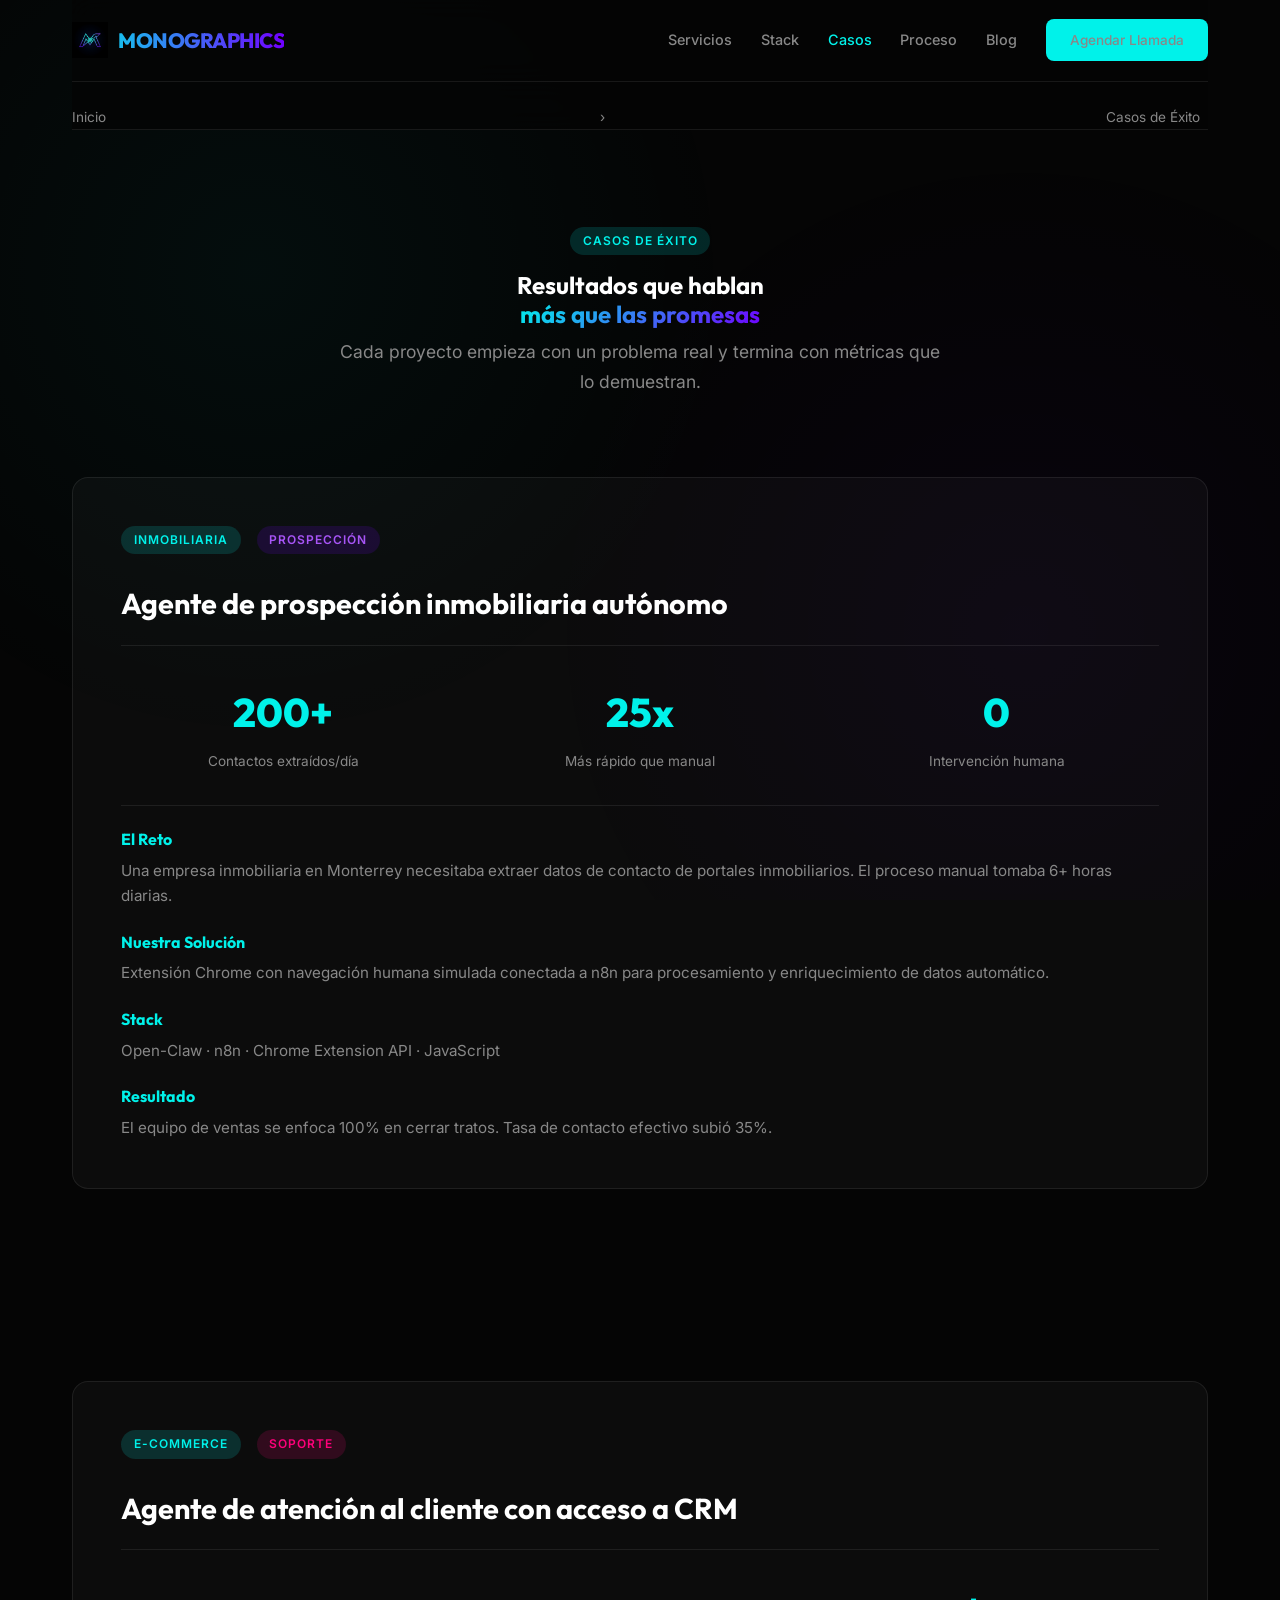
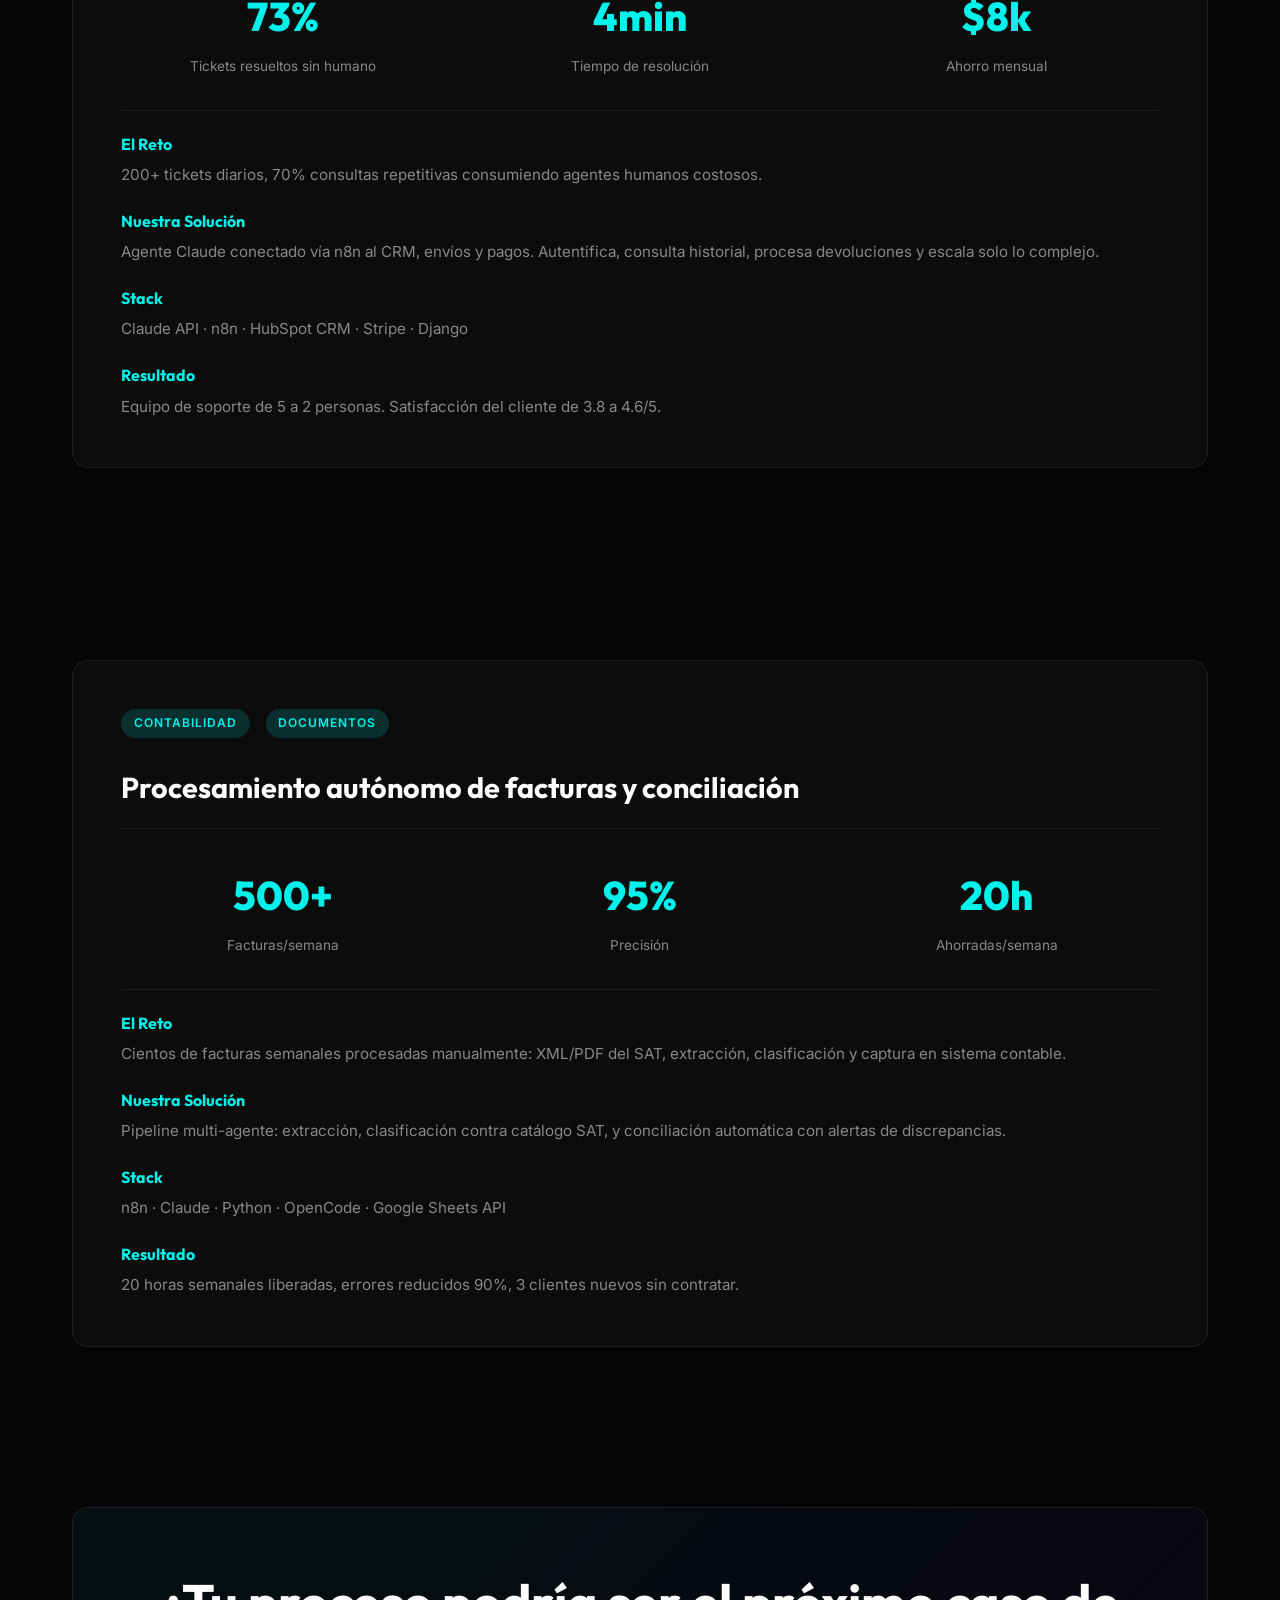
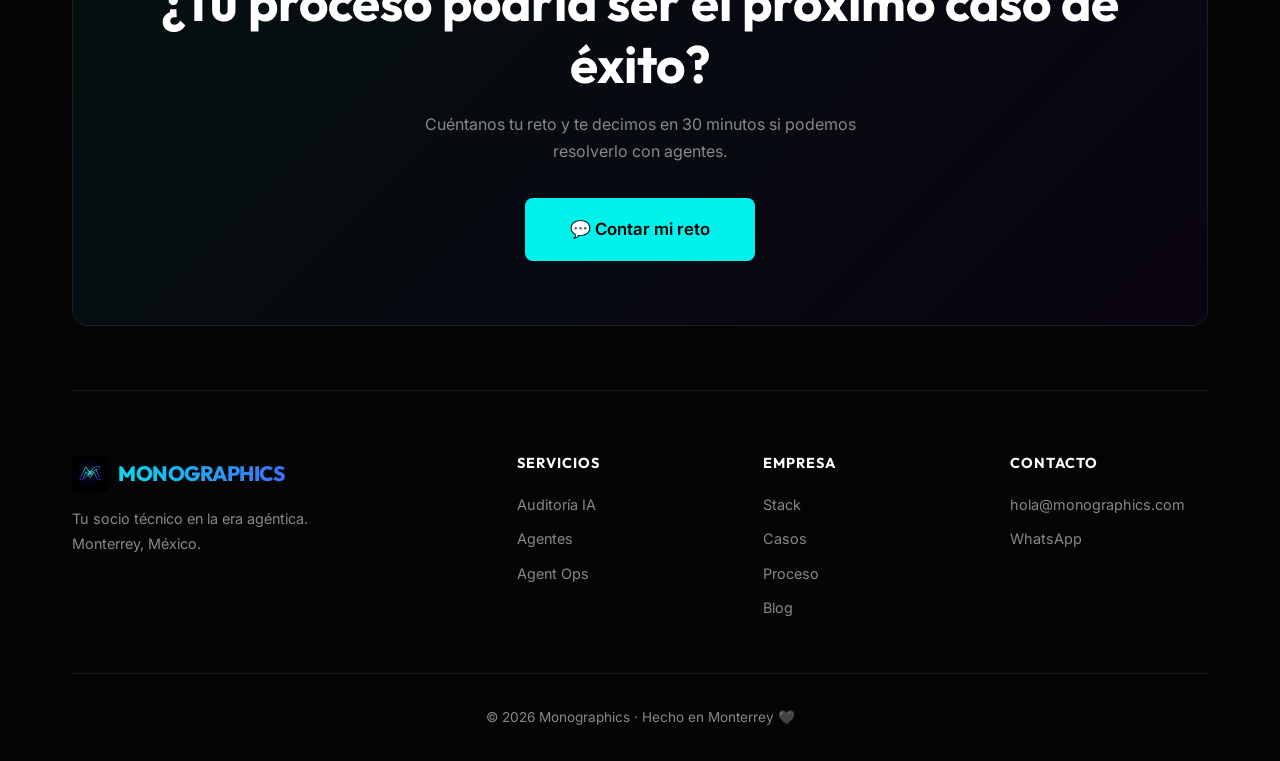
==== casos.html @ 41bd9ad7 "Initial commit: Monographics Agentic Consultancy Website with SEO & GEO optimization" ====
<!DOCTYPE html>
<html lang="es">
<head>
    <meta charset="UTF-8">
    <meta name="viewport" content="width=device-width, initial-scale=1.0">
    <title>Casos de Éxito | Monographics — Resultados Reales con Agentes de IA</title>
    <meta name="description" content="Resultados reales: prospección inmobiliaria 25x más rápida, 73% tickets resueltos sin humano, 500+ facturas procesadas/semana con IA agéntica.">
    <meta name="keywords" content="casos éxito IA, automatización resultados, agentes IA México">
    <meta name="robots" content="index, follow">
    <link rel="canonical" href="https://monographics.com.mx/casos.html">
    <meta property="og:type" content="website">
    <meta property="og:title" content="Casos de Éxito con IA Agéntica | Monographics">
    <meta property="og:description" content="Resultados reales con agentes autónomos de IA en empresas mexicanas.">
    <meta property="og:url" content="https://monographics.com.mx/casos.html">
    <meta property="og:image" content="https://monographics.com.mx/hero.png">
    <meta property="og:locale" content="es_MX">
    <meta name="twitter:card" content="summary_large_image">
    <meta name="twitter:title" content="Casos de Éxito | Monographics">
    <meta name="twitter:image" content="https://monographics.com.mx/hero.png">
    <link rel="stylesheet" href="style.css">
    <link rel="preconnect" href="https://fonts.googleapis.com">
    <link rel="preconnect" href="https://fonts.gstatic.com" crossorigin>
    <link href="https://fonts.googleapis.com/css2?family=Inter:wght@400;500;600&family=Outfit:wght@700;800&display=swap" rel="stylesheet">
    <link rel="icon" href="favicon.svg" type="image/svg+xml">
    <script type="application/ld+json">
    {"@context":"https://schema.org","@graph":[{"@type":"BreadcrumbList","itemListElement":[{"@type":"ListItem","position":1,"name":"Inicio","item":"https://monographics.com.mx/"},{"@type":"ListItem","position":2,"name":"Casos de Éxito","item":"https://monographics.com.mx/casos.html"}]},{"@type":"Article","headline":"Casos de Éxito con IA Agéntica","author":{"@id":"https://monographics.com.mx/#organization"},"publisher":{"@id":"https://monographics.com.mx/#organization"},"datePublished":"2026-05-01","dateModified":"2026-05-02"}]}
    </script>
</head>
<body>
    <div class="bg-glow"></div>
    <div class="container">
        <nav>
            <a href="index.html" class="logo"><img src="logo.png" alt="Monographics"> MONOGRAPHICS</a>
            <div class="nav-links">
                <a href="servicios.html">Servicios</a>
                <a href="stack.html">Stack</a>
                <a href="casos.html" style="color:var(--primary)">Casos</a>
                <a href="proceso.html">Proceso</a>
                <a href="blog.html">Blog</a>
                <a href="https://wa.me/528128580928" class="btn btn-primary" target="_blank" rel="noopener">Agendar Llamada</a>
            </div>
            <button class="hamburger" aria-label="Menú">☰</button>
        </nav>
        <main>
            <nav class="breadcrumb" aria-label="Ruta de navegación"><a href="index.html">Inicio</a> <span>›</span> <span>Casos de Éxito</span></nav>
            <section class="page-header">
                <span class="tag">Casos de Éxito</span>
                <h1>Resultados que hablan<br><span class="gradient-text" style="font-size:inherit">más que las promesas</span></h1>
                <p>Cada proyecto empieza con un problema real y termina con métricas que lo demuestran.</p>
            </section>
            <section class="section" style="padding-top:2rem" id="caso-inmobiliaria">
                <article class="card" style="padding:3rem;">
                    <div style="display:flex; gap:1rem; align-items:center; margin-bottom:2rem; flex-wrap:wrap;"><span class="tag">Inmobiliaria</span><span class="tag" style="background:rgba(112,0,255,0.15); color:#a855f7;">Prospección</span></div>
                    <h3 style="font-size:1.8rem; margin-bottom:1rem;">Agente de prospección inmobiliaria autónomo</h3>
                    <div class="stats-bar" style="padding:2rem 0; border-top:1px solid var(--glass-border); border-bottom:1px solid var(--glass-border); margin:1.5rem 0;">
                        <div class="stat-item"><div class="stat-number">200+</div><div class="stat-label">Contactos extraídos/día</div></div>
                        <div class="stat-item"><div class="stat-number">25x</div><div class="stat-label">Más rápido que manual</div></div>
                        <div class="stat-item"><div class="stat-number">0</div><div class="stat-label">Intervención humana</div></div>
                    </div>
                    <h4 style="color:var(--primary); margin:1.5rem 0 0.5rem;">El Reto</h4>
                    <p style="color:var(--text-muted);">Una empresa inmobiliaria en Monterrey necesitaba extraer datos de contacto de portales inmobiliarios. El proceso manual tomaba 6+ horas diarias.</p>
                    <h4 style="color:var(--primary); margin:1.5rem 0 0.5rem;">Nuestra Solución</h4>
                    <p style="color:var(--text-muted);">Extensión Chrome con navegación humana simulada conectada a n8n para procesamiento y enriquecimiento de datos automático.</p>
                    <h4 style="color:var(--primary); margin:1.5rem 0 0.5rem;">Stack</h4>
                    <p style="color:var(--text-muted);">Open-Claw · n8n · Chrome Extension API · JavaScript</p>
                    <h4 style="color:var(--primary); margin:1.5rem 0 0.5rem;">Resultado</h4>
                    <p style="color:var(--text-muted);">El equipo de ventas se enfoca 100% en cerrar tratos. Tasa de contacto efectivo subió 35%.</p>
                </article>
            </section>
            <section class="section" id="caso-ecommerce">
                <article class="card" style="padding:3rem;">
                    <div style="display:flex; gap:1rem; align-items:center; margin-bottom:2rem; flex-wrap:wrap;"><span class="tag">E-commerce</span><span class="tag" style="background:rgba(255,0,122,0.15); color:#ff007a;">Soporte</span></div>
                    <h3 style="font-size:1.8rem; margin-bottom:1rem;">Agente de atención al cliente con acceso a CRM</h3>
                    <div class="stats-bar" style="padding:2rem 0; border-top:1px solid var(--glass-border); border-bottom:1px solid var(--glass-border); margin:1.5rem 0;">
                        <div class="stat-item"><div class="stat-number">73%</div><div class="stat-label">Tickets resueltos sin humano</div></div>
                        <div class="stat-item"><div class="stat-number">4min</div><div class="stat-label">Tiempo de resolución</div></div>
                        <div class="stat-item"><div class="stat-number">$8k</div><div class="stat-label">Ahorro mensual</div></div>
                    </div>
                    <h4 style="color:var(--primary); margin:1.5rem 0 0.5rem;">El Reto</h4>
                    <p style="color:var(--text-muted);">200+ tickets diarios, 70% consultas repetitivas consumiendo agentes humanos costosos.</p>
                    <h4 style="color:var(--primary); margin:1.5rem 0 0.5rem;">Nuestra Solución</h4>
                    <p style="color:var(--text-muted);">Agente Claude conectado vía n8n al CRM, envíos y pagos. Autentifica, consulta historial, procesa devoluciones y escala solo lo complejo.</p>
                    <h4 style="color:var(--primary); margin:1.5rem 0 0.5rem;">Stack</h4>
                    <p style="color:var(--text-muted);">Claude API · n8n · HubSpot CRM · Stripe · Django</p>
                    <h4 style="color:var(--primary); margin:1.5rem 0 0.5rem;">Resultado</h4>
                    <p style="color:var(--text-muted);">Equipo de soporte de 5 a 2 personas. Satisfacción del cliente de 3.8 a 4.6/5.</p>
                </article>
            </section>
            <section class="section" id="caso-contabilidad">
                <article class="card" style="padding:3rem;">
                    <div style="display:flex; gap:1rem; align-items:center; margin-bottom:2rem; flex-wrap:wrap;"><span class="tag">Contabilidad</span><span class="tag" style="background:rgba(0,242,234,0.15); color:var(--primary);">Documentos</span></div>
                    <h3 style="font-size:1.8rem; margin-bottom:1rem;">Procesamiento autónomo de facturas y conciliación</h3>
                    <div class="stats-bar" style="padding:2rem 0; border-top:1px solid var(--glass-border); border-bottom:1px solid var(--glass-border); margin:1.5rem 0;">
                        <div class="stat-item"><div class="stat-number">500+</div><div class="stat-label">Facturas/semana</div></div>
                        <div class="stat-item"><div class="stat-number">95%</div><div class="stat-label">Precisión</div></div>
                        <div class="stat-item"><div class="stat-number">20h</div><div class="stat-label">Ahorradas/semana</div></div>
                    </div>
                    <h4 style="color:var(--primary); margin:1.5rem 0 0.5rem;">El Reto</h4>
                    <p style="color:var(--text-muted);">Cientos de facturas semanales procesadas manualmente: XML/PDF del SAT, extracción, clasificación y captura en sistema contable.</p>
                    <h4 style="color:var(--primary); margin:1.5rem 0 0.5rem;">Nuestra Solución</h4>
                    <p style="color:var(--text-muted);">Pipeline multi-agente: extracción, clasificación contra catálogo SAT, y conciliación automática con alertas de discrepancias.</p>
                    <h4 style="color:var(--primary); margin:1.5rem 0 0.5rem;">Stack</h4>
                    <p style="color:var(--text-muted);">n8n · Claude · Python · OpenCode · Google Sheets API</p>
                    <h4 style="color:var(--primary); margin:1.5rem 0 0.5rem;">Resultado</h4>
                    <p style="color:var(--text-muted);">20 horas semanales liberadas, errores reducidos 90%, 3 clientes nuevos sin contratar.</p>
                </article>
            </section>
            <div class="cta-section">
                <h2>¿Tu proceso podría ser el próximo caso de éxito?</h2>
                <p>Cuéntanos tu reto y te decimos en 30 minutos si podemos resolverlo con agentes.</p>
                <a href="https://wa.me/528128580928?text=Hola%2C%20tengo%20un%20proceso%20que%20quiero%20automatizar" class="btn btn-primary btn-lg" target="_blank" rel="noopener" id="cta-cases-wa">💬 Contar mi reto</a>
            </div>
        </main>
        <footer>
            <div class="footer-grid">
                <div class="footer-brand"><div class="logo"><img src="logo.png" alt="Monographics"> MONOGRAPHICS</div><p>Tu socio técnico en la era agéntica. Monterrey, México.</p></div>
                <div class="footer-col"><h5>Servicios</h5><a href="servicios.html">Auditoría IA</a><a href="servicios.html">Agentes</a><a href="servicios.html">Agent Ops</a></div>
                <div class="footer-col"><h5>Empresa</h5><a href="stack.html">Stack</a><a href="casos.html">Casos</a><a href="proceso.html">Proceso</a><a href="blog.html">Blog</a></div>
                <div class="footer-col"><h5>Contacto</h5><a href="mailto:hola@monographics.com">hola@monographics.com</a><a href="https://wa.me/528128580928" target="_blank" rel="noopener">WhatsApp</a></div>
            </div>
            <div class="footer-bottom"><p>&copy; 2026 Monographics · Hecho en Monterrey 🖤</p></div>
        </footer>
    </div>
    <script src="script.js"></script>
</body>
</html>
---- style.css ----
:root {
    --bg-dark: #050505;
    --bg-surface: #0a0a0a;
    --bg-card: rgba(255, 255, 255, 0.03);
    --bg-card-hover: rgba(255, 255, 255, 0.06);
    --primary: #00f2ea;
    --primary-dim: rgba(0, 242, 234, 0.15);
    --secondary: #7000ff;
    --accent: #ff007a;
    --text-main: #ffffff;
    --text-secondary: #d0d0d0;
    --text-muted: #888;
    --glass-border: rgba(255, 255, 255, 0.08);
    --glass-border-hover: rgba(255, 255, 255, 0.15);
    --font-heading: 'Outfit', sans-serif;
    --font-body: 'Inter', sans-serif;
    --radius: 16px;
    --radius-sm: 8px;
    --transition: 0.3s cubic-bezier(0.4, 0, 0.2, 1);
}

*, *::before, *::after { margin: 0; padding: 0; box-sizing: border-box; }

html { scroll-behavior: smooth; }

body {
    background-color: var(--bg-dark);
    color: var(--text-main);
    font-family: var(--font-body);
    line-height: 1.7;
    overflow-x: hidden;
    -webkit-font-smoothing: antialiased;
}

a { color: var(--primary); text-decoration: none; transition: color var(--transition); }
a:hover { color: #fff; }

h1, h2, h3, h4, h5 { font-family: var(--font-heading); font-weight: 700; line-height: 1.2; }
h2 { font-size: clamp(2rem, 5vw, 3.2rem); margin-bottom: 1rem; }
h3 { font-size: 1.4rem; }

img { max-width: 100%; height: auto; }

.container { max-width: 1200px; margin: 0 auto; padding: 0 2rem; }
.section { padding: 6rem 0; }
.section-title { text-align: center; margin-bottom: 4rem; }
.section-title p { color: var(--text-muted); max-width: 600px; margin: 0.5rem auto 0; font-size: 1.1rem; }

/* --- Background Glow --- */
.bg-glow {
    position: fixed; top: 0; left: 0; width: 100%; height: 100%; z-index: -1; pointer-events: none;
    background: radial-gradient(circle at 20% 30%, rgba(0, 242, 234, 0.04) 0%, transparent 40%),
                radial-gradient(circle at 80% 70%, rgba(112, 0, 255, 0.04) 0%, transparent 40%);
}

/* --- Navigation --- */
nav {
    display: flex; justify-content: space-between; align-items: center;
    padding: 1.2rem 0; position: sticky; top: 0;
    background: rgba(5, 5, 5, 0.85); backdrop-filter: blur(12px);
    z-index: 100; border-bottom: 1px solid var(--glass-border);
}

.logo {
    font-family: var(--font-heading); font-size: 1.3rem; font-weight: 800;
    letter-spacing: -0.5px; display: flex; align-items: center; gap: 10px;
    background: linear-gradient(90deg, var(--primary), var(--secondary));
    -webkit-background-clip: text; -webkit-text-fill-color: transparent;
}

.logo img { height: 36px; width: auto; }

.nav-links { display: flex; gap: 1.8rem; align-items: center; }
.nav-links a { color: var(--text-muted); text-decoration: none; font-weight: 500; font-size: 0.9rem; transition: color var(--transition); }
.nav-links a:hover { color: var(--primary); }
.nav-links .btn { font-size: 0.85rem; padding: 0.6rem 1.5rem; }

.hamburger { display: none; background: none; border: none; color: #fff; font-size: 1.5rem; cursor: pointer; }

/* --- Buttons --- */
.btn {
    display: inline-flex; align-items: center; gap: 0.5rem;
    padding: 0.9rem 2rem; border-radius: var(--radius-sm);
    font-weight: 600; font-size: 0.95rem; text-decoration: none;
    transition: all var(--transition); cursor: pointer; border: none;
}

.btn-primary { background: var(--primary); color: #000; }
.btn-primary:hover { transform: translateY(-2px); box-shadow: 0 8px 25px rgba(0, 242, 234, 0.25); color: #000; }

.btn-secondary { background: var(--bg-card); color: #fff; border: 1px solid var(--glass-border); }
.btn-secondary:hover { border-color: var(--primary); color: var(--primary); }

.btn-outline { background: transparent; color: var(--primary); border: 1px solid var(--primary); }
.btn-outline:hover { background: var(--primary); color: #000; }

.btn-lg { padding: 1.1rem 2.8rem; font-size: 1.05rem; }

/* --- Hero Section --- */
.hero { padding: 8rem 0 5rem; text-align: center; position: relative; }

.hero-image-container {
    position: absolute; top: 50%; left: 50%; transform: translate(-50%, -50%);
    width: 100vw; height: 100vh; z-index: -2; opacity: 0.25;
    mask-image: radial-gradient(circle, rgba(0,0,0,1) 0%, rgba(0,0,0,0) 65%);
    -webkit-mask-image: radial-gradient(circle, rgba(0,0,0,1) 0%, rgba(0,0,0,0) 65%);
}
.hero-image-container img { width: 100%; height: 100%; object-fit: cover; }

.hero-badge {
    background: var(--bg-card); border: 1px solid var(--glass-border);
    padding: 0.4rem 1.2rem; border-radius: 100px; display: inline-block;
    font-size: 0.8rem; color: var(--primary); margin-bottom: 2rem;
    text-transform: uppercase; letter-spacing: 2px;
}

.hero h1 { font-size: clamp(2.5rem, 7vw, 4.5rem); line-height: 1.1; margin-bottom: 1.5rem; }
.hero h1 span { display: block; }
.hero h1 .gradient-text { background: linear-gradient(135deg, var(--primary), var(--secondary)); -webkit-background-clip: text; -webkit-text-fill-color: transparent; }

.hero p { font-size: 1.15rem; color: var(--text-muted); max-width: 650px; margin: 0 auto 2.5rem; }
.hero-cta { display: flex; gap: 1rem; justify-content: center; flex-wrap: wrap; }

/* --- Stats Bar --- */
.stats-bar { display: grid; grid-template-columns: repeat(auto-fit, minmax(180px, 1fr)); gap: 2rem; padding: 3rem 0; }
.stat-item { text-align: center; }
.stat-number { font-family: var(--font-heading); font-size: 2.5rem; font-weight: 800; color: var(--primary); }
.stat-label { color: var(--text-muted); font-size: 0.85rem; margin-top: 0.3rem; }

/* --- Card System --- */
.card {
    background: var(--bg-card); border: 1px solid var(--glass-border);
    padding: 2.5rem; border-radius: var(--radius);
    transition: all var(--transition); position: relative; overflow: hidden;
}
.card:hover { border-color: var(--glass-border-hover); transform: translateY(-4px); }
.card::before {
    content: ''; position: absolute; top: 0; left: 0; width: 100%; height: 100%;
    background: radial-gradient(circle at top right, var(--primary-dim), transparent);
    opacity: 0; transition: opacity var(--transition);
}
.card:hover::before { opacity: 1; }

.card-icon { font-size: 2.2rem; margin-bottom: 1.2rem; }
.card h3 { margin-bottom: 0.8rem; }
.card p { color: var(--text-muted); font-size: 0.95rem; }

.cards-grid { display: grid; grid-template-columns: repeat(auto-fit, minmax(300px, 1fr)); gap: 1.5rem; }
.cards-grid-3 { grid-template-columns: repeat(auto-fit, minmax(320px, 1fr)); }
.cards-grid-2 { grid-template-columns: repeat(auto-fit, minmax(400px, 1fr)); }

/* --- Tag / Pill --- */
.tag {
    display: inline-block; background: var(--primary-dim); color: var(--primary);
    padding: 0.25rem 0.8rem; border-radius: 100px; font-size: 0.75rem;
    font-weight: 600; text-transform: uppercase; letter-spacing: 1px;
}

/* --- Process Steps --- */
.process-steps { display: grid; grid-template-columns: 1fr; gap: 0; position: relative; }
.process-step {
    display: grid; grid-template-columns: 80px 1fr; gap: 2rem;
    padding: 2.5rem 0; border-bottom: 1px solid var(--glass-border);
}
.step-number {
    font-family: var(--font-heading); font-size: 3rem; font-weight: 800;
    color: var(--primary); opacity: 0.3; line-height: 1;
}
.step-content h3 { margin-bottom: 0.5rem; }
.step-content p { color: var(--text-muted); }

/* --- Pricing Table --- */
.pricing-grid { display: grid; grid-template-columns: repeat(auto-fit, minmax(320px, 1fr)); gap: 1.5rem; }
.pricing-card { text-align: center; }
.pricing-card.featured { border-color: var(--primary); }
.pricing-card.featured::before { opacity: 1; }
.price { font-family: var(--font-heading); font-size: 2.5rem; font-weight: 800; margin: 1.5rem 0 0.5rem; }
.price-period { font-size: 0.85rem; color: var(--text-muted); margin-bottom: 1.5rem; display: block; }
.pricing-features { list-style: none; text-align: left; margin-bottom: 2rem; }
.pricing-features li { padding: 0.5rem 0; color: var(--text-secondary); border-bottom: 1px solid var(--glass-border); font-size: 0.9rem; }
.pricing-features li::before { content: '✓ '; color: var(--primary); font-weight: 700; }

/* --- FAQ --- */
.faq-item { border-bottom: 1px solid var(--glass-border); }
.faq-item summary {
    padding: 1.2rem 0; cursor: pointer; font-weight: 600; font-size: 1.05rem;
    list-style: none; display: flex; justify-content: space-between; align-items: center;
    color: var(--text-main); transition: color var(--transition);
}
.faq-item summary:hover { color: var(--primary); }
.faq-item summary::after { content: '+'; font-size: 1.3rem; color: var(--primary); transition: transform var(--transition); }
.faq-item[open] summary::after { transform: rotate(45deg); }
.faq-answer { padding: 0 0 1.5rem; color: var(--text-muted); line-height: 1.8; }

/* --- CTA Section --- */
.cta-section {
    background: linear-gradient(135deg, rgba(0, 242, 234, 0.05), rgba(112, 0, 255, 0.05));
    border: 1px solid var(--glass-border); border-radius: var(--radius);
    padding: 4rem; text-align: center; margin: 4rem 0;
}
.cta-section h2 { margin-bottom: 1rem; }
.cta-section p { color: var(--text-muted); max-width: 500px; margin: 0 auto 2rem; }

/* --- Page Header (subpages) --- */
.page-header { padding: 6rem 0 3rem; text-align: center; position: relative; }
.page-header .tag { margin-bottom: 1rem; }
.page-header p { color: var(--text-muted); max-width: 600px; margin: 0.5rem auto 0; font-size: 1.1rem; }

/* --- Use Case Block --- */
.use-case { display: grid; grid-template-columns: 1fr 1fr; gap: 4rem; align-items: center; padding: 4rem 0; }
.use-case:nth-child(even) { direction: rtl; }
.use-case:nth-child(even) > * { direction: ltr; }
.use-case-content .tag { margin-bottom: 1rem; }
.use-case-content h3 { font-size: 1.8rem; margin-bottom: 1rem; }
.use-case-content p { color: var(--text-muted); margin-bottom: 1.5rem; }
.use-case-visual {
    background: var(--bg-card); border: 1px solid var(--glass-border);
    border-radius: var(--radius); padding: 2rem; min-height: 300px;
    display: flex; align-items: center; justify-content: center; font-size: 4rem;
}

/* --- Footer --- */
footer {
    padding: 4rem 0 2rem; border-top: 1px solid var(--glass-border);
}
.footer-grid { display: grid; grid-template-columns: 2fr 1fr 1fr 1fr; gap: 3rem; margin-bottom: 3rem; }
.footer-brand p { color: var(--text-muted); font-size: 0.9rem; margin-top: 1rem; max-width: 280px; }
.footer-col h5 { font-family: var(--font-heading); margin-bottom: 1rem; font-size: 0.9rem; text-transform: uppercase; letter-spacing: 1px; }
.footer-col a { display: block; color: var(--text-muted); font-size: 0.9rem; padding: 0.3rem 0; transition: color var(--transition); }
.footer-col a:hover { color: var(--primary); }
.footer-bottom { border-top: 1px solid var(--glass-border); padding-top: 2rem; text-align: center; color: var(--text-muted); font-size: 0.85rem; }

/* --- Breadcrumb --- */
.breadcrumb {
    padding: 1.5rem 0 0;
    font-size: 0.85rem;
    color: var(--text-muted);
}
.breadcrumb a { color: var(--text-muted); }
.breadcrumb a:hover { color: var(--primary); }
.breadcrumb span { margin: 0 0.5rem; }

/* --- Mobile Nav Active --- */
@media (max-width: 768px) {
    .nav-links.active {
        display: flex;
        flex-direction: column;
        position: absolute;
        top: 100%;
        left: 0;
        right: 0;
        background: rgba(5, 5, 5, 0.95);
        backdrop-filter: blur(12px);
        padding: 1.5rem 2rem;
        border-bottom: 1px solid var(--glass-border);
        gap: 1rem;
    }
}

/* --- Gradient Text (reusable) --- */
.gradient-text {
    background: linear-gradient(135deg, var(--primary), var(--secondary));
    -webkit-background-clip: text;
    -webkit-text-fill-color: transparent;
}

/* --- Animations --- */
@keyframes fadeInUp { from { opacity: 0; transform: translateY(20px); } to { opacity: 1; transform: translateY(0); } }
.animate { animation: fadeInUp 0.6s ease forwards; }

/* --- Responsive --- */
@media (max-width: 768px) {
    .nav-links { display: none; }
    .hamburger { display: block; }
    .hero h1 { font-size: 2.2rem; }
    .hero { padding: 5rem 0 3rem; }
    .cards-grid, .cards-grid-2, .cards-grid-3 { grid-template-columns: 1fr; }
    .use-case { grid-template-columns: 1fr; gap: 2rem; }
    .use-case:nth-child(even) { direction: ltr; }
    .footer-grid { grid-template-columns: 1fr 1fr; }
    .pricing-grid { grid-template-columns: 1fr; }
    .process-step { grid-template-columns: 50px 1fr; gap: 1rem; }
    .cta-section { padding: 2.5rem 1.5rem; }
    .section { padding: 4rem 0; }
}
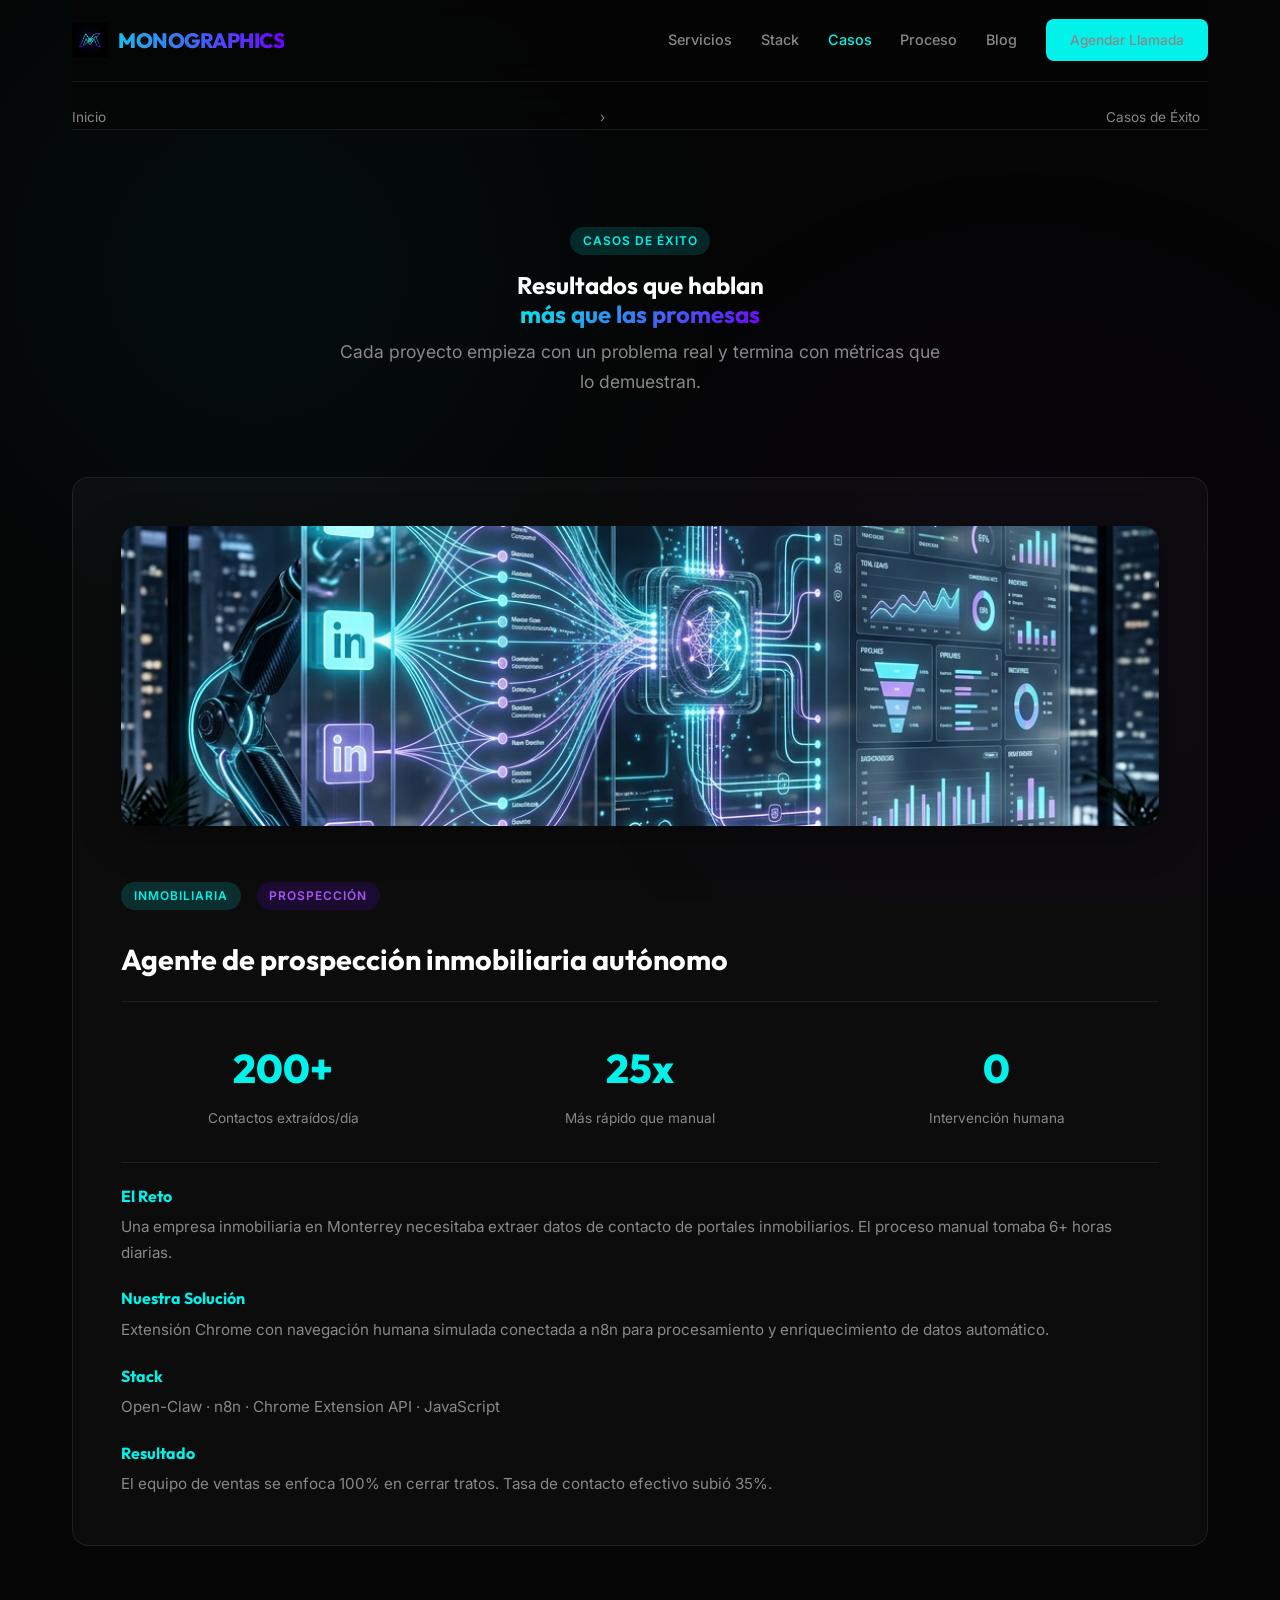
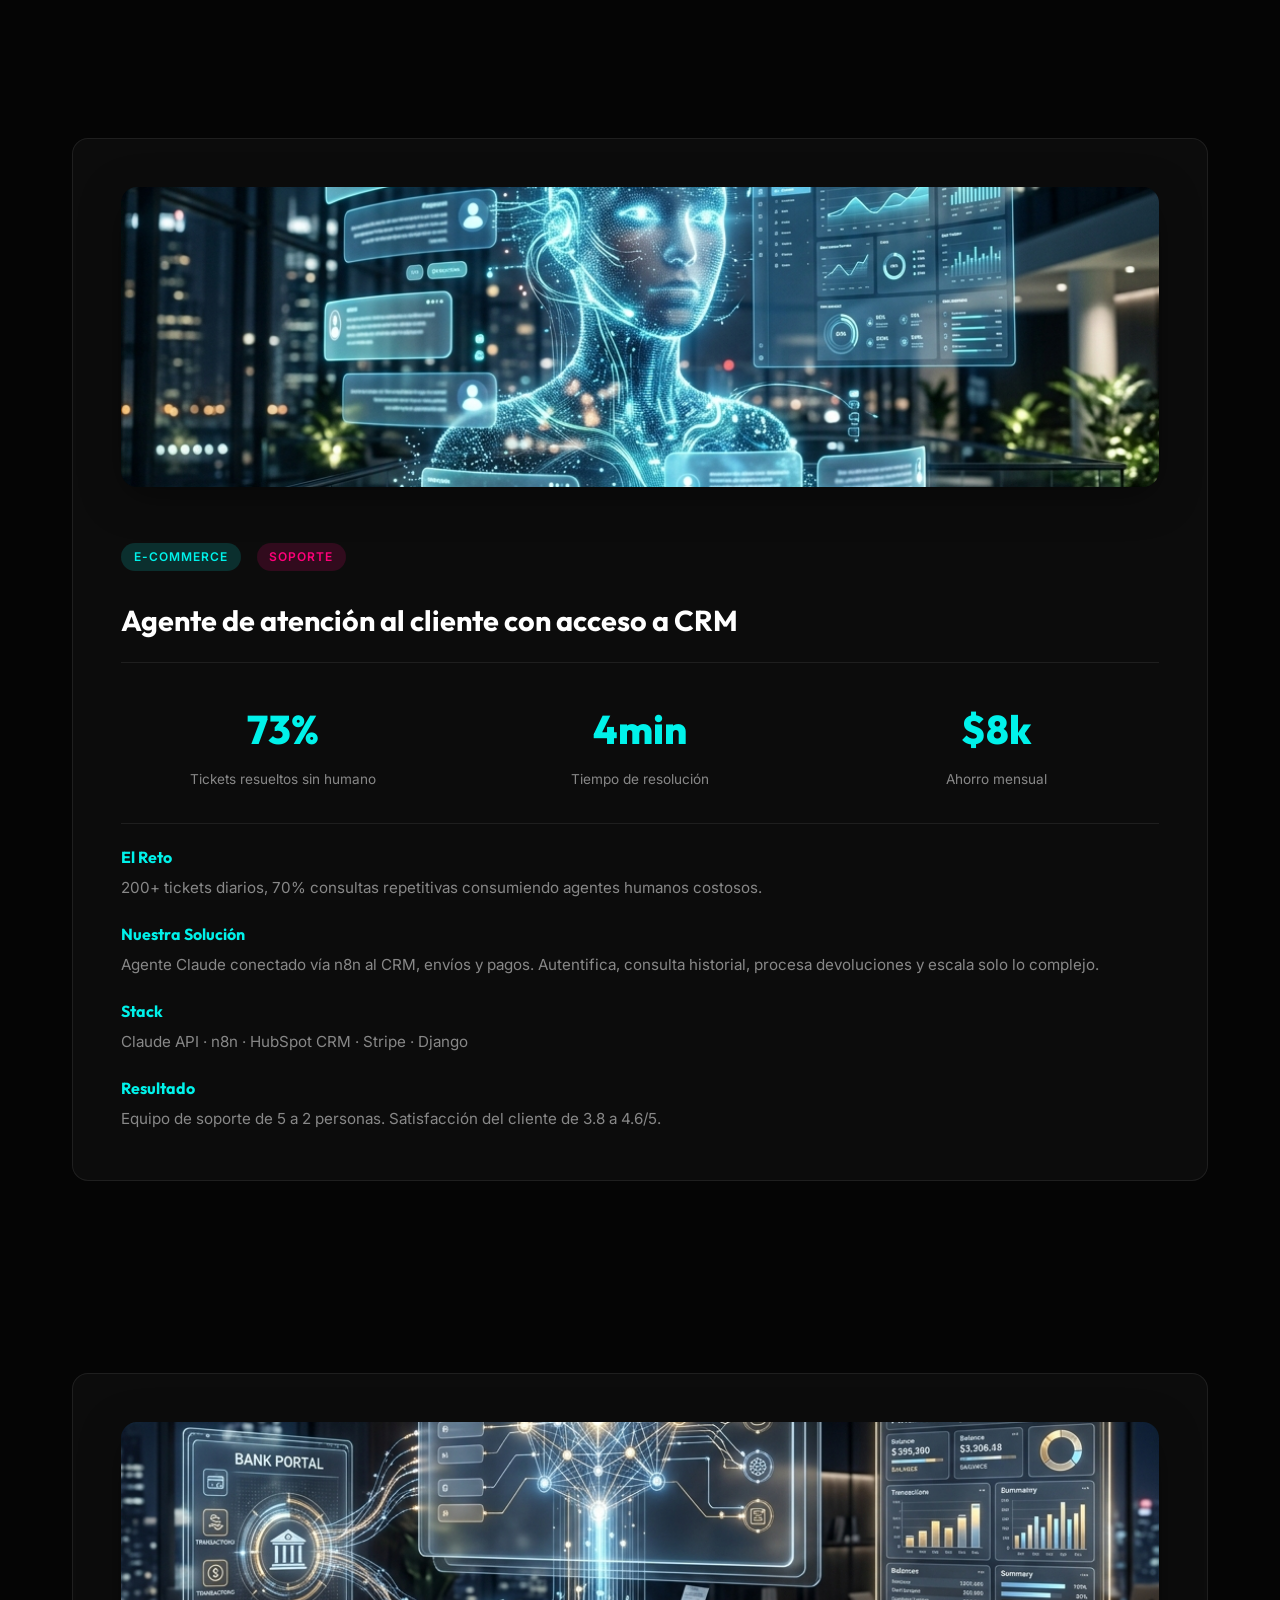
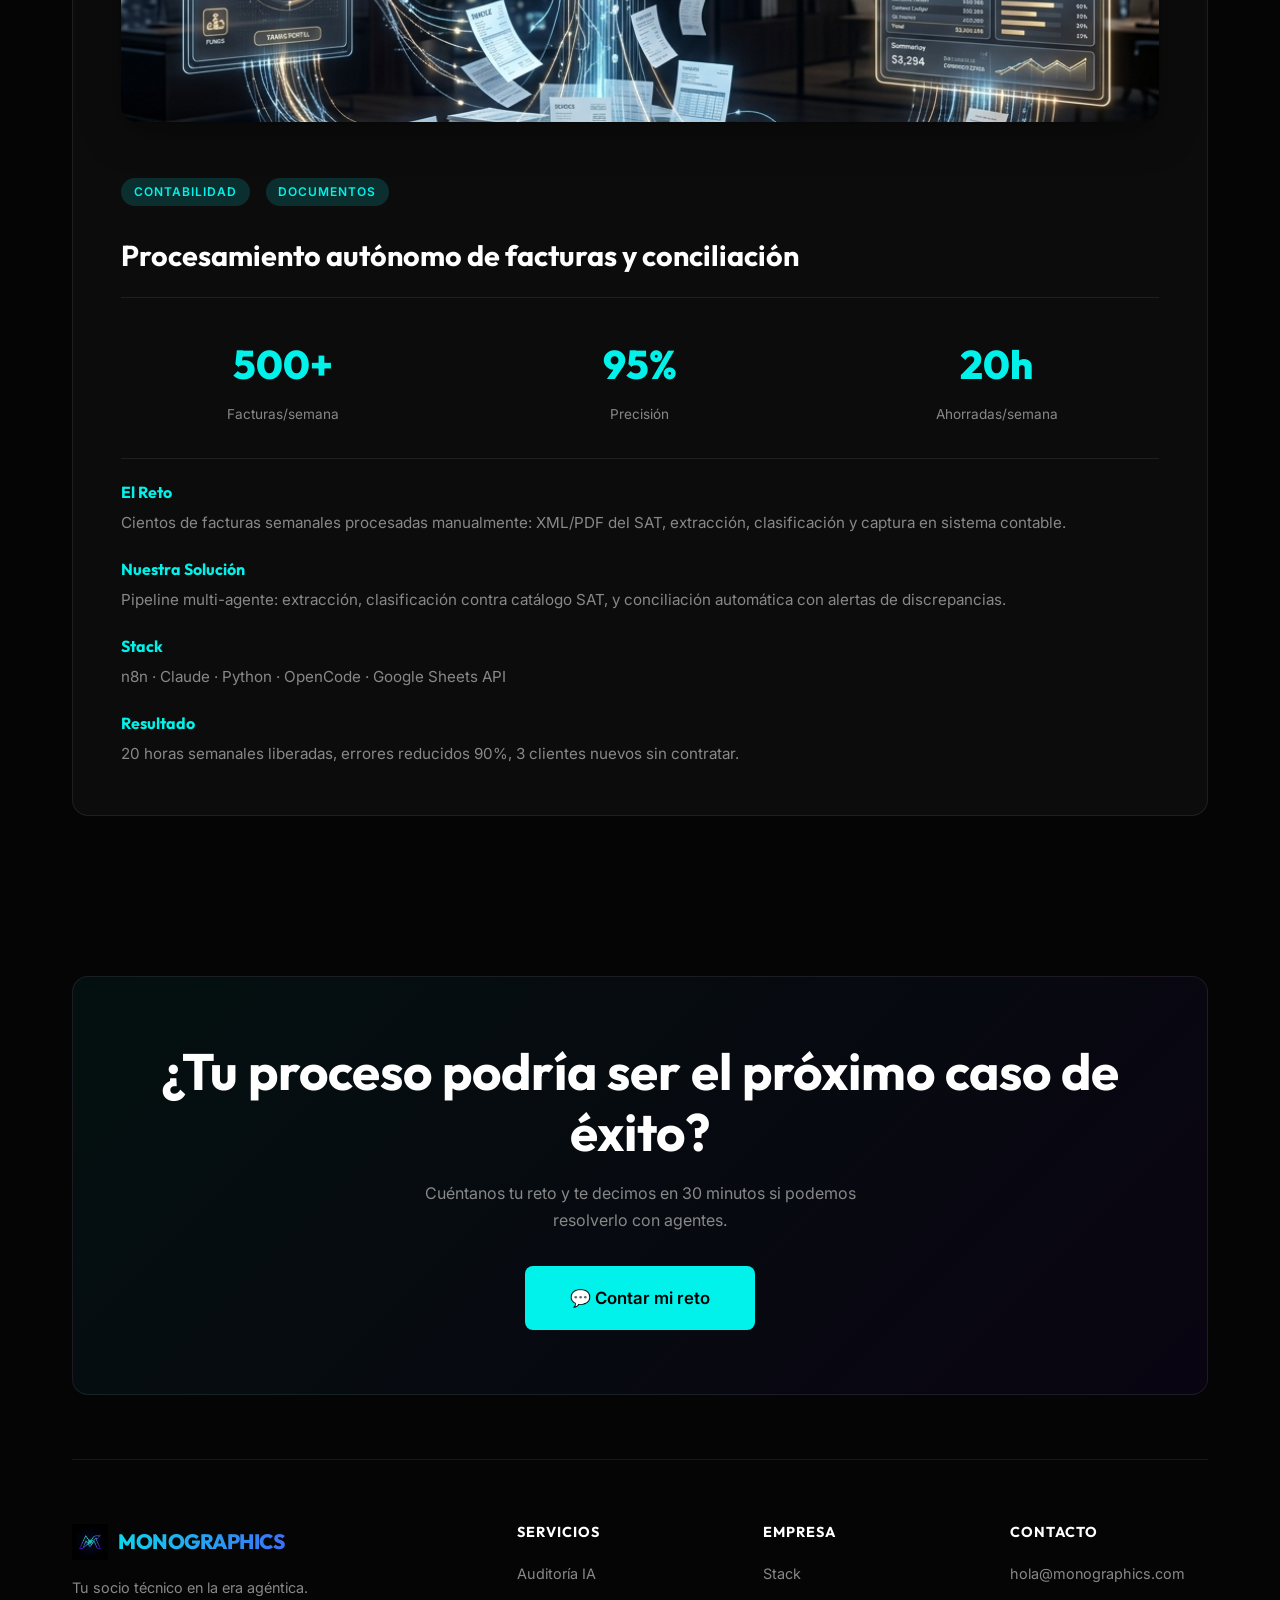
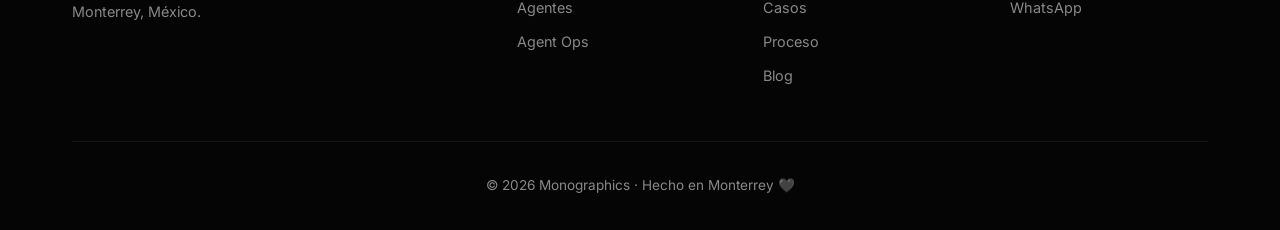
==== commit 41f4c4d7: "Update service images on index and servicios page" ====
--- a/casos.html
+++ b/casos.html
@@ -23,7 +23,7 @@
     <link href="https://fonts.googleapis.com/css2?family=Inter:wght@400;500;600&family=Outfit:wght@700;800&display=swap" rel="stylesheet">
     <link rel="icon" href="favicon.svg" type="image/svg+xml">
     <script type="application/ld+json">
-    {"@context":"https://schema.org","@graph":[{"@type":"BreadcrumbList","itemListElement":[{"@type":"ListItem","position":1,"name":"Inicio","item":"https://monographics.com.mx/"},{"@type":"ListItem","position":2,"name":"Casos de Éxito","item":"https://monographics.com.mx/casos.html"}]},{"@type":"Article","headline":"Casos de Éxito con IA Agéntica","author":{"@id":"https://monographics.com.mx/#organization"},"publisher":{"@id":"https://monographics.com.mx/#organization"},"datePublished":"2026-05-01","dateModified":"2026-05-02"}]}
+    {"@context":"https://schema.org","@graph":[{"@type":"BreadcrumbList","itemListElement":[{"@type":"ListItem","position":1,"name":"Inicio","item":"https://monographics.com.mx/"},{"@type":"ListItem","position":2,"name":"Casos de Éxito","item":"https://monographics.com.mx/casos.html"}]},{"@type":"Article","headline":"Casos de Éxito con IA Agéntica","image":["https://monographics.com.mx/lead_gen_agent_case_study_1777783876965.png","https://monographics.com.mx/customer_support_agent_case_study_1777783898166.png","https://monographics.com.mx/finance_agent_case_study_1777783921985.png"],"author":{"@id":"https://monographics.com.mx/#organization"},"publisher":{"@id":"https://monographics.com.mx/#organization"},"datePublished":"2026-05-01","dateModified":"2026-05-03"}]}
     </script>
 </head>
 <body>
@@ -50,7 +50,8 @@
             </section>
             <section class="section" style="padding-top:2rem" id="caso-inmobiliaria">
                 <article class="card" style="padding:3rem;">
-                    <div style="display:flex; gap:1rem; align-items:center; margin-bottom:2rem; flex-wrap:wrap;"><span class="tag">Inmobiliaria</span><span class="tag" style="background:rgba(112,0,255,0.15); color:#a855f7;">Prospección</span></div>
+                    <img src="lead_gen_agent_case_study_1777783876965.png" alt="Prospección de leads autónoma con agentes de IA" class="case-header-img">
+                    <div style="display:flex; gap:1rem; align-items:center; margin-bottom:2rem; flex-wrap:wrap; margin-top:2rem;"><span class="tag">Inmobiliaria</span><span class="tag" style="background:rgba(112,0,255,0.15); color:#a855f7;">Prospección</span></div>
                     <h3 style="font-size:1.8rem; margin-bottom:1rem;">Agente de prospección inmobiliaria autónomo</h3>
                     <div class="stats-bar" style="padding:2rem 0; border-top:1px solid var(--glass-border); border-bottom:1px solid var(--glass-border); margin:1.5rem 0;">
                         <div class="stat-item"><div class="stat-number">200+</div><div class="stat-label">Contactos extraídos/día</div></div>
@@ -69,7 +70,8 @@
             </section>
             <section class="section" id="caso-ecommerce">
                 <article class="card" style="padding:3rem;">
-                    <div style="display:flex; gap:1rem; align-items:center; margin-bottom:2rem; flex-wrap:wrap;"><span class="tag">E-commerce</span><span class="tag" style="background:rgba(255,0,122,0.15); color:#ff007a;">Soporte</span></div>
+                    <img src="customer_support_agent_case_study_1777783898166.png" alt="Atención al cliente 24/7 con agentes autónomos" class="case-header-img">
+                    <div style="display:flex; gap:1rem; align-items:center; margin-bottom:2rem; flex-wrap:wrap; margin-top:2rem;"><span class="tag">E-commerce</span><span class="tag" style="background:rgba(255,0,122,0.15); color:#ff007a;">Soporte</span></div>
                     <h3 style="font-size:1.8rem; margin-bottom:1rem;">Agente de atención al cliente con acceso a CRM</h3>
                     <div class="stats-bar" style="padding:2rem 0; border-top:1px solid var(--glass-border); border-bottom:1px solid var(--glass-border); margin:1.5rem 0;">
                         <div class="stat-item"><div class="stat-number">73%</div><div class="stat-label">Tickets resueltos sin humano</div></div>
@@ -88,7 +90,8 @@
             </section>
             <section class="section" id="caso-contabilidad">
                 <article class="card" style="padding:3rem;">
-                    <div style="display:flex; gap:1rem; align-items:center; margin-bottom:2rem; flex-wrap:wrap;"><span class="tag">Contabilidad</span><span class="tag" style="background:rgba(0,242,234,0.15); color:var(--primary);">Documentos</span></div>
+                    <img src="finance_agent_case_study_1777783921985.png" alt="Procesamiento inteligente de facturas y documentos SAT" class="case-header-img">
+                    <div style="display:flex; gap:1rem; align-items:center; margin-bottom:2rem; flex-wrap:wrap; margin-top:2rem;"><span class="tag">Contabilidad</span><span class="tag" style="background:rgba(0,242,234,0.15); color:var(--primary);">Documentos</span></div>
                     <h3 style="font-size:1.8rem; margin-bottom:1rem;">Procesamiento autónomo de facturas y conciliación</h3>
                     <div class="stats-bar" style="padding:2rem 0; border-top:1px solid var(--glass-border); border-bottom:1px solid var(--glass-border); margin:1.5rem 0;">
                         <div class="stat-item"><div class="stat-number">500+</div><div class="stat-label">Facturas/semana</div></div>
--- a/style.css
+++ b/style.css
@@ -240,6 +240,44 @@
 .breadcrumb a:hover { color: var(--primary); }
 .breadcrumb span { margin: 0 0.5rem; }
 
+/* Case Study Images */
+.use-case-img {
+    width: 100%;
+    height: 100%;
+    object-fit: cover;
+    border-radius: 12px;
+    box-shadow: 0 10px 30px rgba(0,0,0,0.3);
+    transition: transform 0.3s ease;
+}
+
+.use-case:hover .use-case-img {
+    transform: scale(1.02);
+}
+
+.service-icon {
+    width: 64px;
+    height: 64px;
+    border-radius: 12px;
+    margin-bottom: 1rem;
+    object-fit: cover;
+    box-shadow: 0 8px 20px rgba(0,0,0,0.2);
+}
+
+.case-header-img {
+    width: 100%;
+    height: 300px;
+    object-fit: cover;
+    border-radius: 16px;
+    margin-bottom: 1rem;
+    box-shadow: 0 10px 40px rgba(0,0,0,0.4);
+}
+
+@media (max-width: 768px) {
+    .case-header-img {
+        height: 200px;
+    }
+}
+
 /* --- Mobile Nav Active --- */
 @media (max-width: 768px) {
     .nav-links.active {
